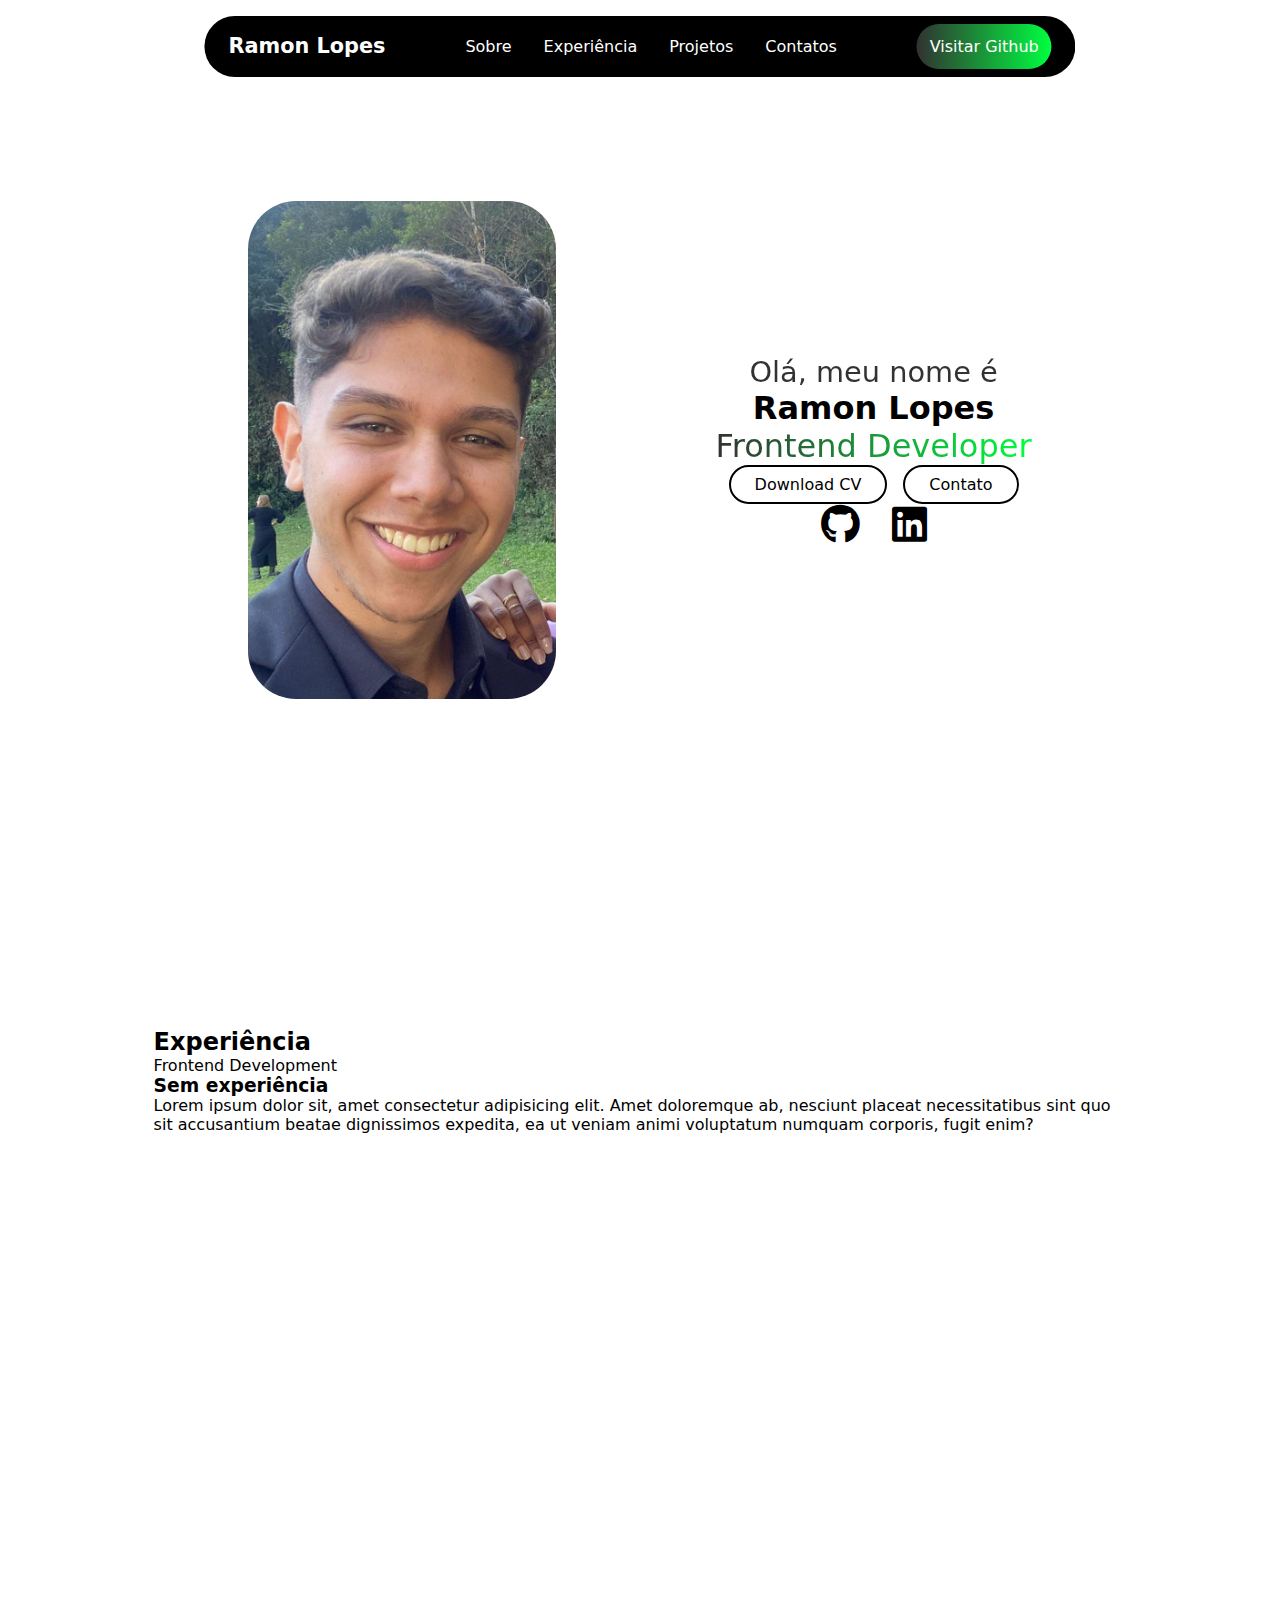
==== index.html @ 6cb01a9c "projetoport" ====
<!DOCTYPE html>
<html lang="en">
<head>
    <meta charset="UTF-8">
    <meta name="viewport" content="width=device-width, initial-scale=1.0">
    <style>
        @import url(styles.css);
    </style>
    <link rel="stylesheet" href="https://cdnjs.cloudflare.com/ajax/libs/font-awesome/6.6.0/css/all.min.css">
    <title>Portfolio Website</title>
</head>
<body>


    <header class="header">
        <a href="#" class="logo"><span>Ramon Lopes</span></a>
        <ul class="nav-links">
            <li>
                <a href="#about">Sobre</a>
            </li>
            <li>
                <a href="#experience">Experiência</a>
            </li>
            <li>
                <a href="#projects">Projetos</a>
            </li>
            <li>
                <a href="#contacts">Contatos</a>
            </li>

        </ul>

        <i class="fa-solid fa-bars" id="menu-icon"></i>

        <button class="visit-btn">Visitar Github</button>
    </header>

    <section id="about" class="about">
        <div class="about-container">
            <img src="photo.jpeg" alt="img">
            <div class="info-box">
                <div class="text">
                    <h3>Olá, meu nome é</h3>
                    <h1>Ramon Lopes</h1>
                    <span>Frontend Developer</span>
                </div>

                <div class="btn-group">
                    <div class="btn">Download CV</div>
                    <div class="btn">Contato</div>
                </div>
                <div class="sociais">
                    <i class="fa-brands fa-github"></i>
                    <i class="fa-brands fa-linkedin"></i>
                </div>
            </div>
        </div>
    </section>

    <section id="experience" class="experience">
        <h2 class="section-title">Experiência</h2>
        <div class="experiencie-info">

            <div class="grid">
                <div class="grid-card">
                    <span>Frontend Development</span>
                    <h3>Sem experiência</h3>
                    <p>Lorem ipsum dolor sit, amet consectetur adipisicing elit. Amet doloremque ab, nesciunt placeat necessitatibus sint quo sit accusantium beatae dignissimos expedita, ea ut veniam animi voluptatum numquam corporis, fugit enim?</p>
                </div>
                
            </div>
        </div>
    </section>
    

    <script src="script.js"></script>
</body>
</html>
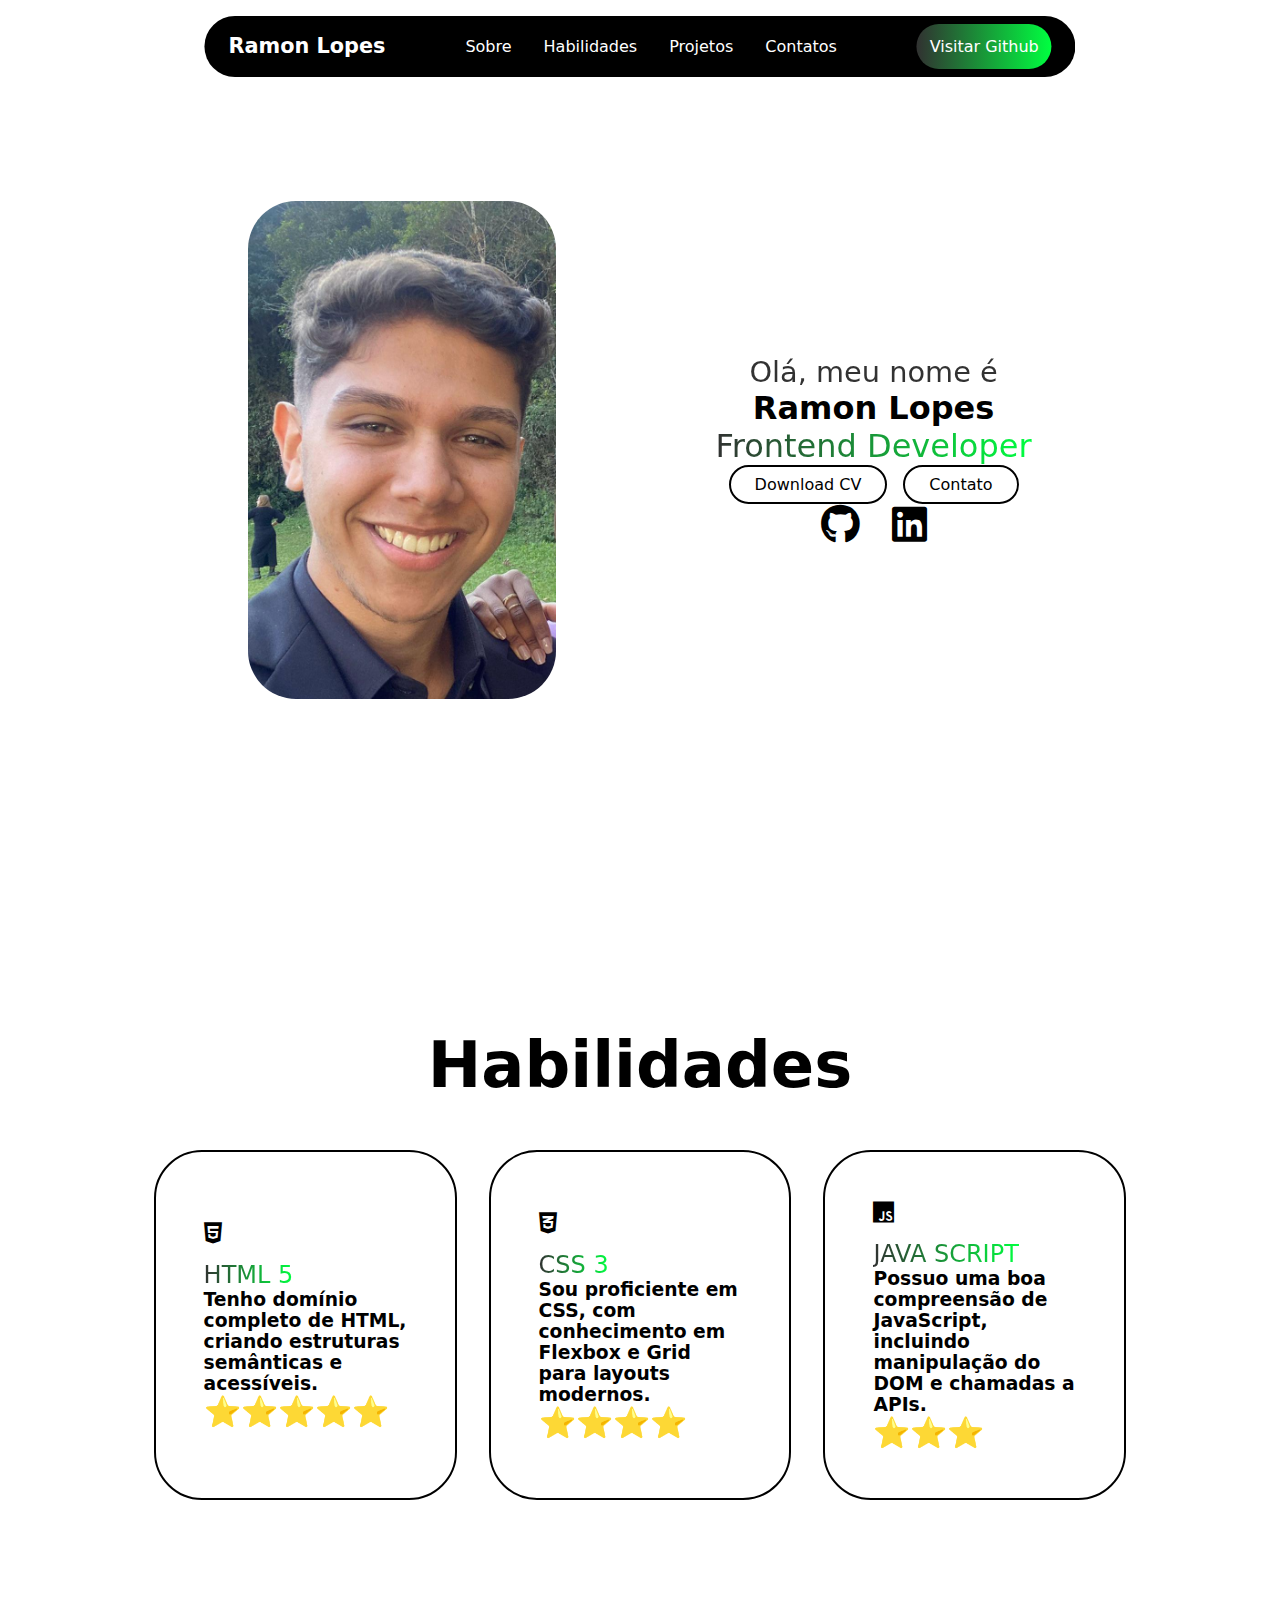
==== commit ca99ac7d: "att" ====
--- a/index.html
+++ b/index.html
@@ -19,7 +19,7 @@
                 <a href="#about">Sobre</a>
             </li>
             <li>
-                <a href="#experience">Experiência</a>
+                <a href="#experience">Habilidades</a>
             </li>
             <li>
                 <a href="#projects">Projetos</a>
@@ -58,15 +58,31 @@
     </section>
 
     <section id="experience" class="experience">
-        <h2 class="section-title">Experiência</h2>
+        <h2 class="section-title">Habilidades</h2>
         <div class="experiencie-info">
 
             <div class="grid">
                 <div class="grid-card">
-                    <span>Frontend Development</span>
-                    <h3>Sem experiência</h3>
-                    <p>Lorem ipsum dolor sit, amet consectetur adipisicing elit. Amet doloremque ab, nesciunt placeat necessitatibus sint quo sit accusantium beatae dignissimos expedita, ea ut veniam animi voluptatum numquam corporis, fugit enim?</p>
+                    <i class="fa-brands fa-html5"></i>
+                    <span>HTML 5</span>
+                    <h3>Tenho domínio completo de HTML, criando estruturas semânticas e acessíveis.</h3>
+                    <p>⭐️⭐️⭐️⭐️⭐️</p>
                 </div>
+
+                <div class="grid-card">
+                    <i class="fa-brands fa-css3-alt"></i>
+                    <span>CSS 3</span>
+                    <h3>Sou proficiente em CSS, com conhecimento em Flexbox e Grid para layouts modernos.</h3>
+                    <p>⭐️⭐️⭐️⭐️</p>
+                </div>
+
+                <div class="grid-card">
+                    <i class="fa-brands fa-js"></i>
+                    <span>JAVA SCRIPT</span>
+                    <h3>Possuo uma boa compreensão de JavaScript, incluindo manipulação do DOM e chamadas a APIs.</h3>
+                    <p>⭐️⭐️⭐️</p>
+                </div>                
+                
                 
             </div>
         </div>
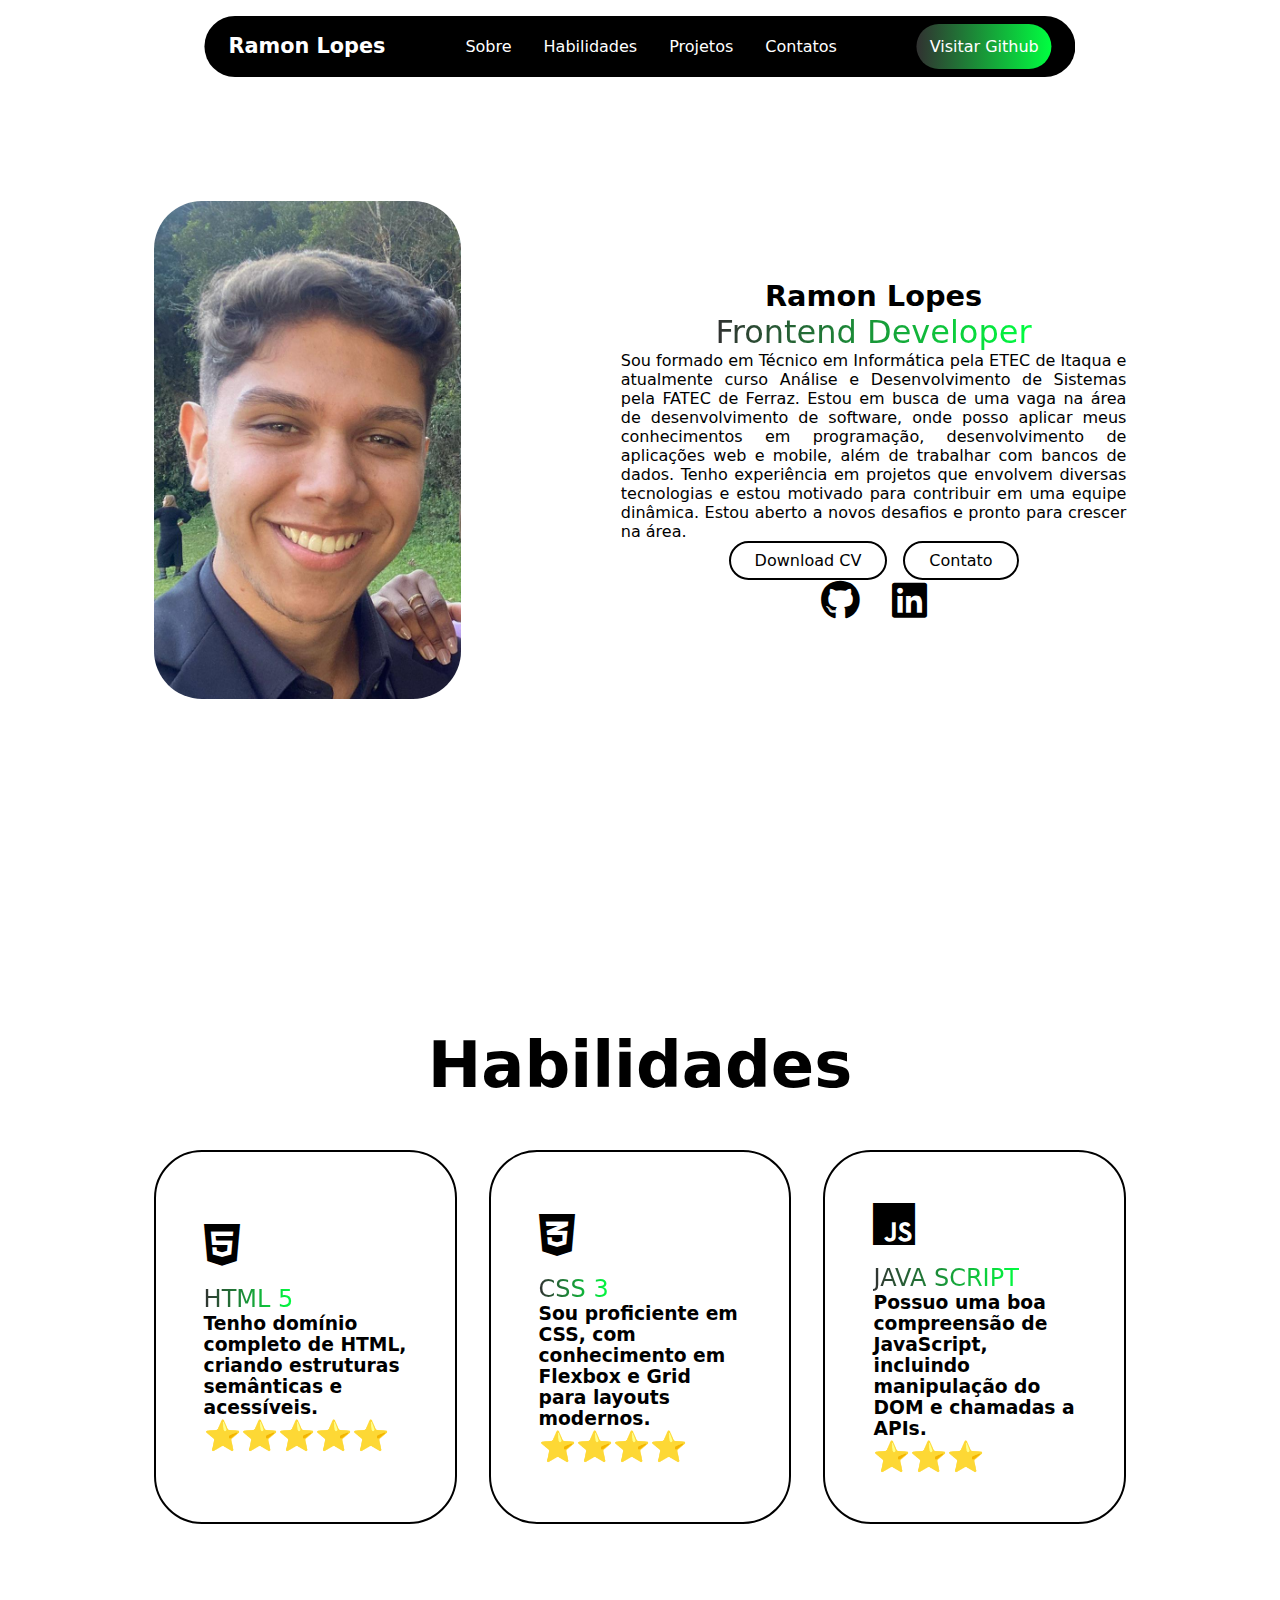
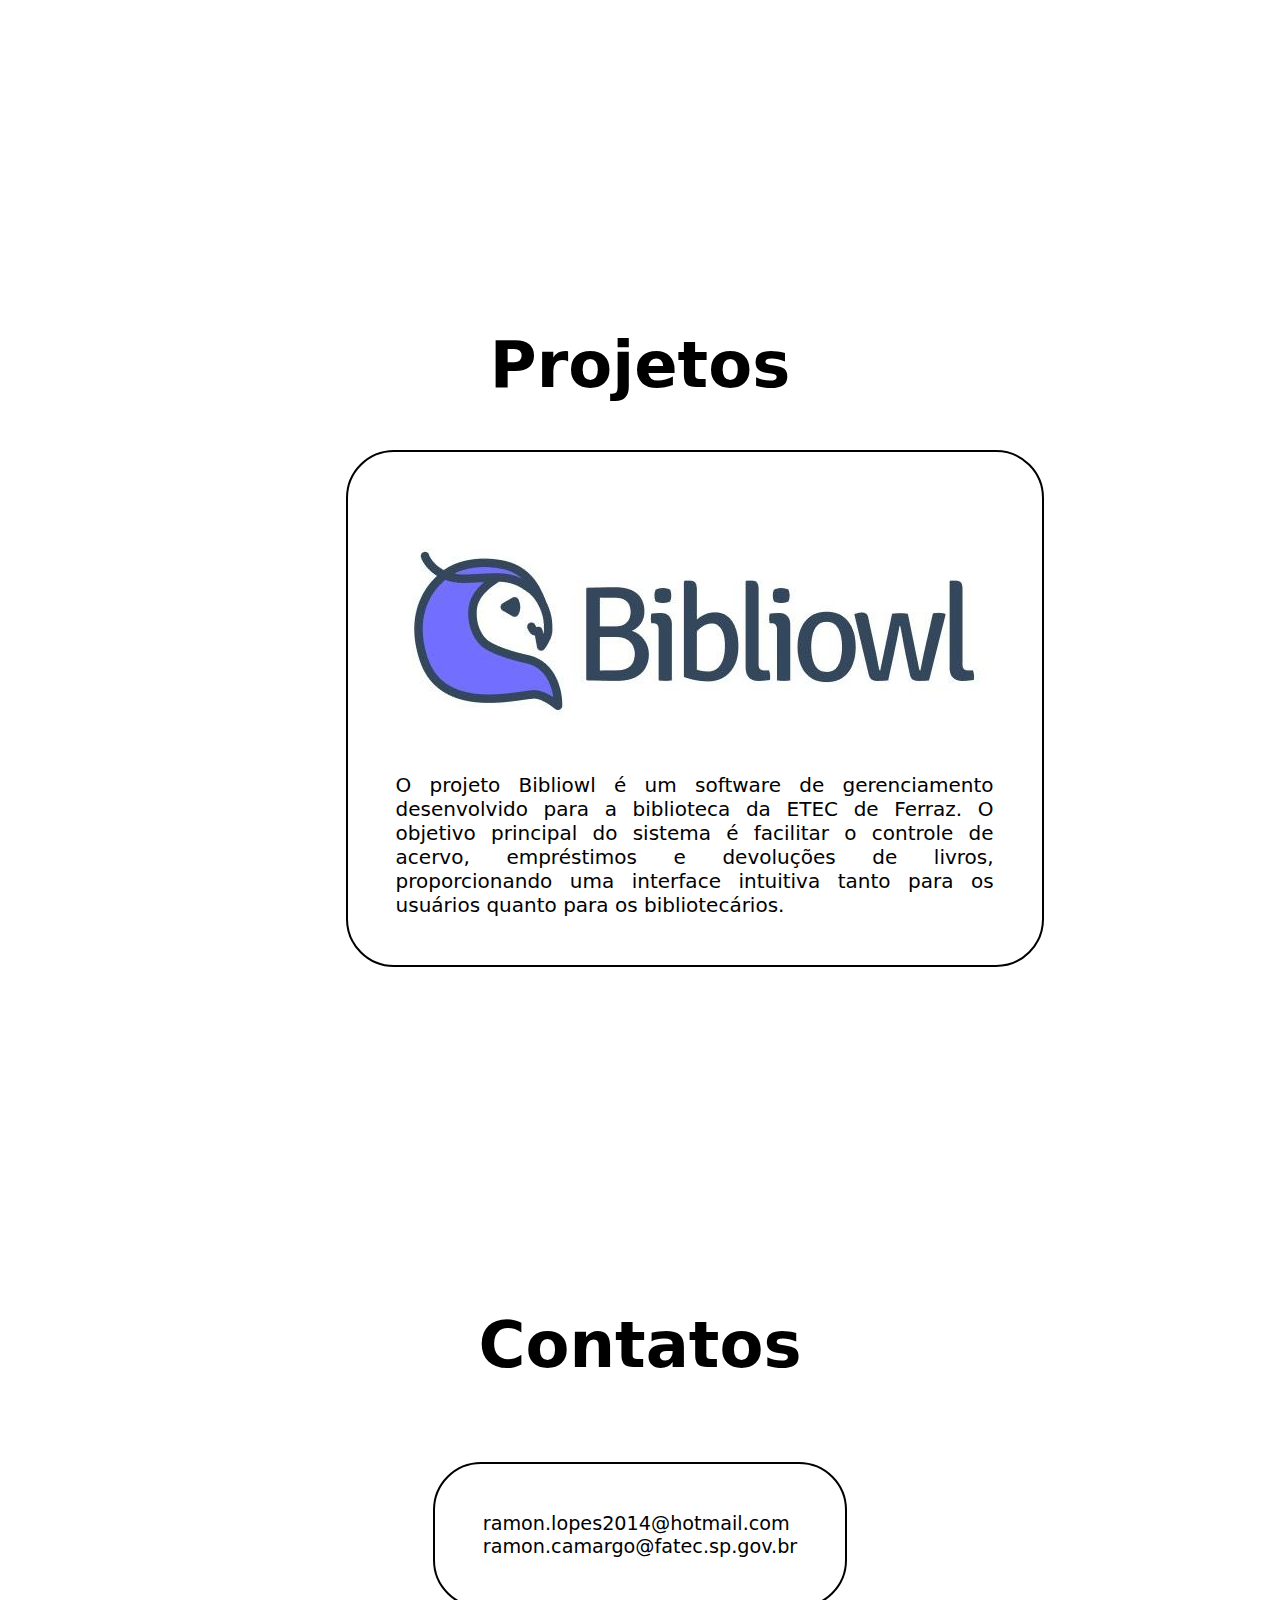
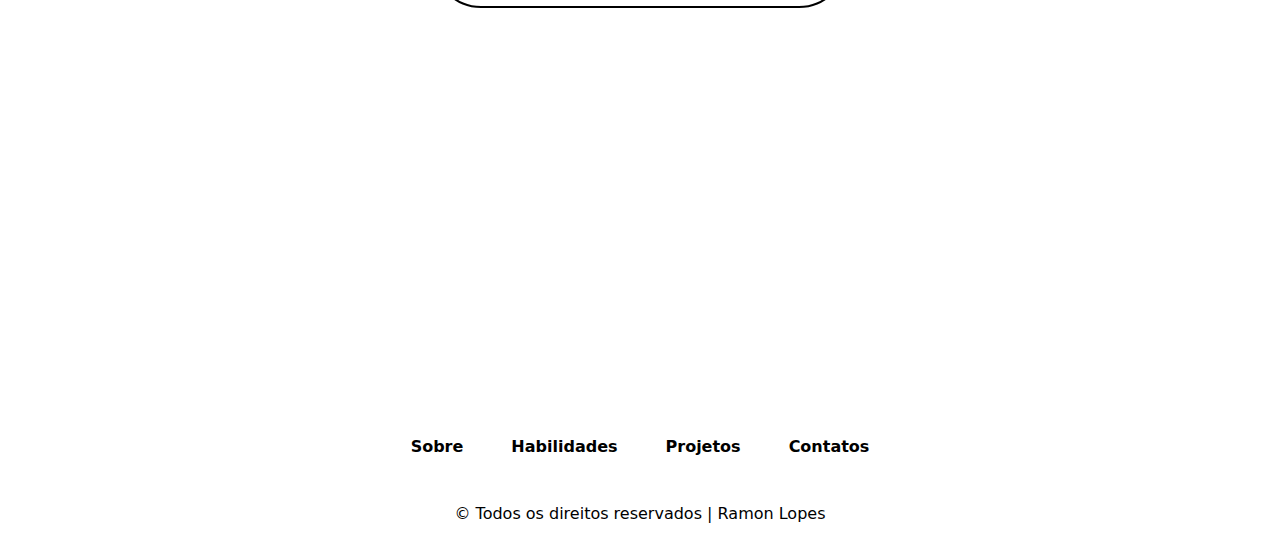
==== commit 6ad80cff: "att" ====
--- a/index.html
+++ b/index.html
@@ -25,7 +25,7 @@
                 <a href="#projects">Projetos</a>
             </li>
             <li>
-                <a href="#contacts">Contatos</a>
+                <a href="#contact">Contatos</a>
             </li>
 
         </ul>
@@ -40,9 +40,9 @@
             <img src="photo.jpeg" alt="img">
             <div class="info-box">
                 <div class="text">
-                    <h3>Olá, meu nome é</h3>
                     <h1>Ramon Lopes</h1>
                     <span>Frontend Developer</span>
+                    <p>Sou formado em Técnico em Informática pela ETEC de Itaqua e atualmente curso Análise e Desenvolvimento de Sistemas pela FATEC de Ferraz. Estou em busca de uma vaga na área de desenvolvimento de software, onde posso aplicar meus conhecimentos em programação, desenvolvimento de aplicações web e mobile, além de trabalhar com bancos de dados. Tenho experiência em projetos que envolvem diversas tecnologias e estou motivado para contribuir em uma equipe dinâmica. Estou aberto a novos desafios e pronto para crescer na área.</p>
                 </div>
 
                 <div class="btn-group">
@@ -87,7 +87,46 @@
             </div>
         </div>
     </section>
-    
+
+    <section class="projects" id="projects">
+        <h2 class="section-title">Projetos</h2>
+        <div class="experiencie-info">
+
+            <div class="grid">
+                <div class="grid-card">
+                    <img src="bibliowl.jpeg" alt="">
+                    <p>O projeto Bibliowl é um software de gerenciamento desenvolvido para a biblioteca da ETEC de Ferraz. O objetivo principal do sistema é facilitar o controle de acervo, empréstimos e devoluções de livros, proporcionando uma interface intuitiva tanto para os usuários quanto para os bibliotecários.</p>
+                </div>
+    </section>
+
+    <section class="contact" id="contact">
+        <div class="input-box">
+            <h2 class="section-title">Contatos</h2>
+            <div class="input">
+                <p>ramon.lopes2014@hotmail.com</p>
+                <p>ramon.camargo@fatec.sp.gov.br</p>
+            </div>
+
+        </div>
+    </section>
+
+    <footer>
+        <ul>
+            <li>
+                <a href="#about">Sobre</a>
+            </li>
+            <li>
+                <a href="#experience">Habilidades</a>
+            </li>
+            <li>
+                <a href="#projects">Projetos</a>
+            </li>
+            <li>
+                <a href="#contact">Contatos</a>
+            </li>
+        </ul>
+        <p class="copyright">© Todos os direitos reservados | Ramon Lopes</p>
+    </footer>
 
     <script src="script.js"></script>
 </body>
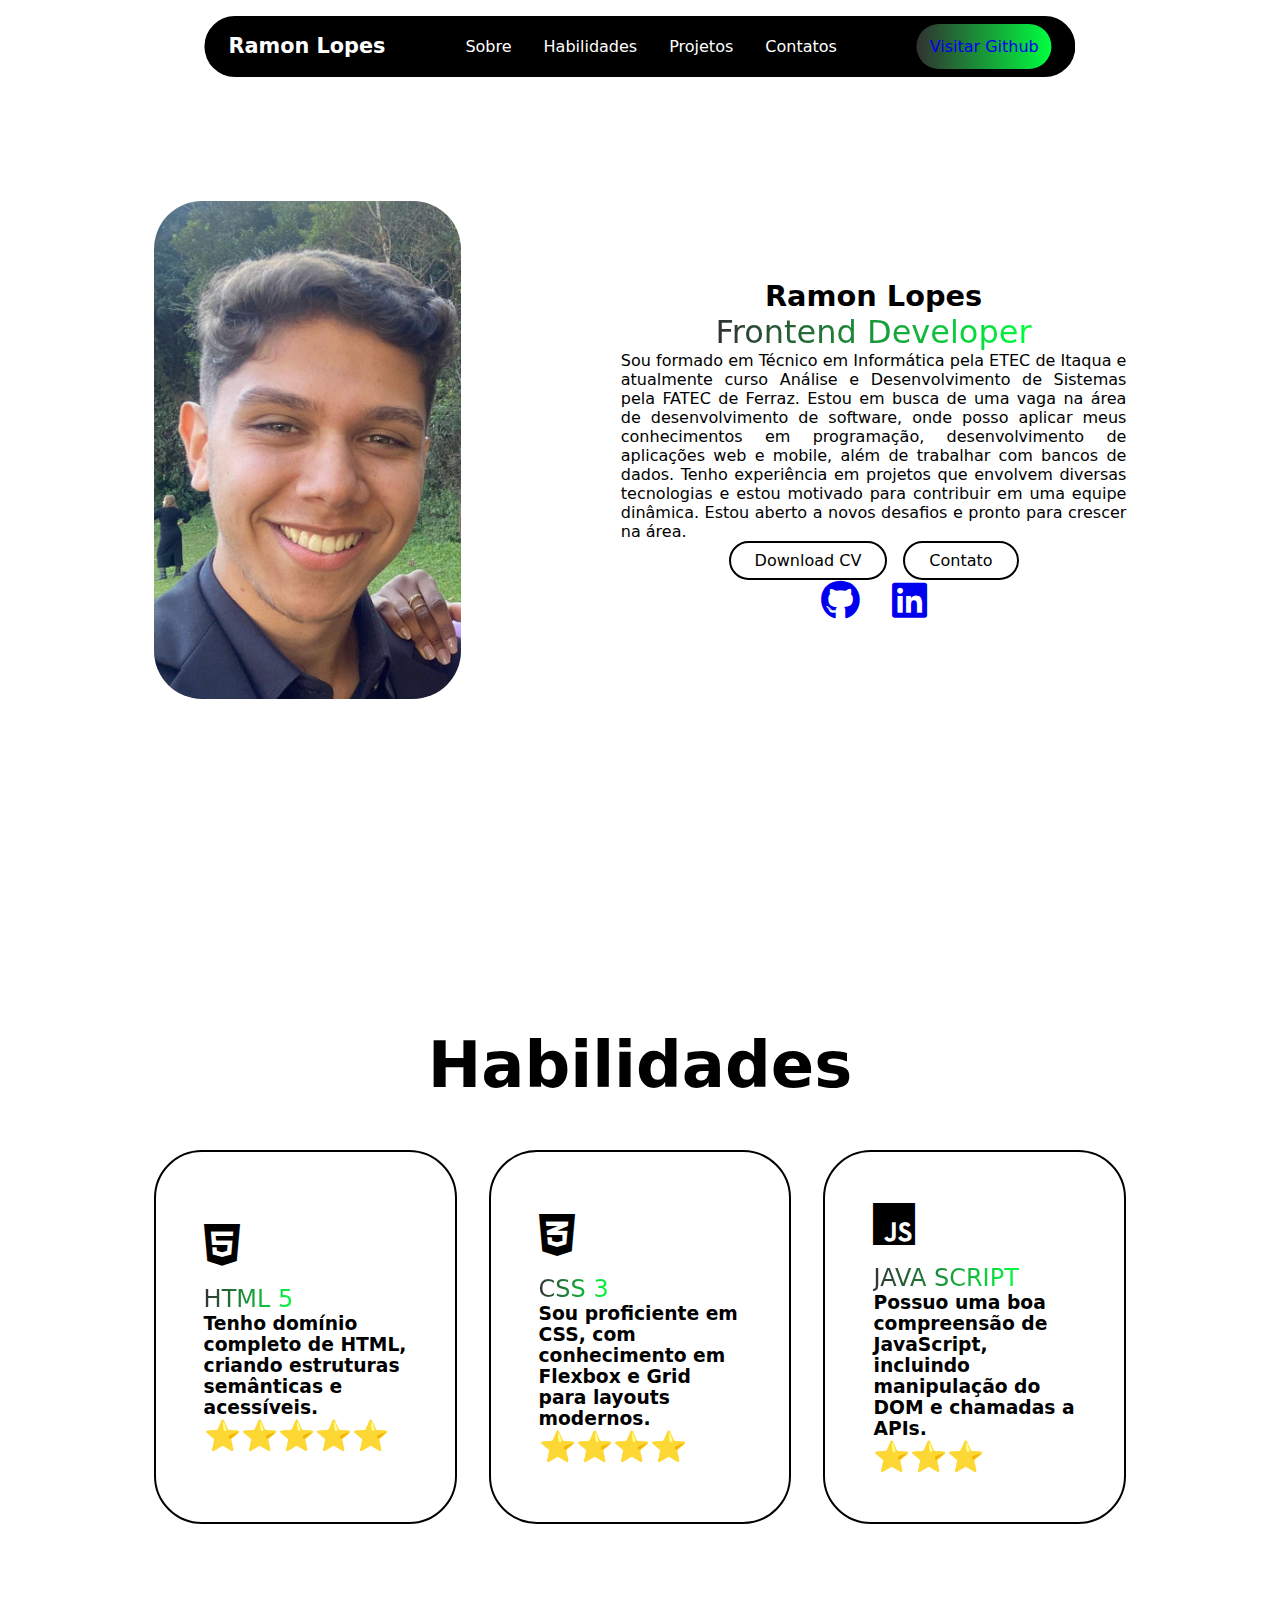
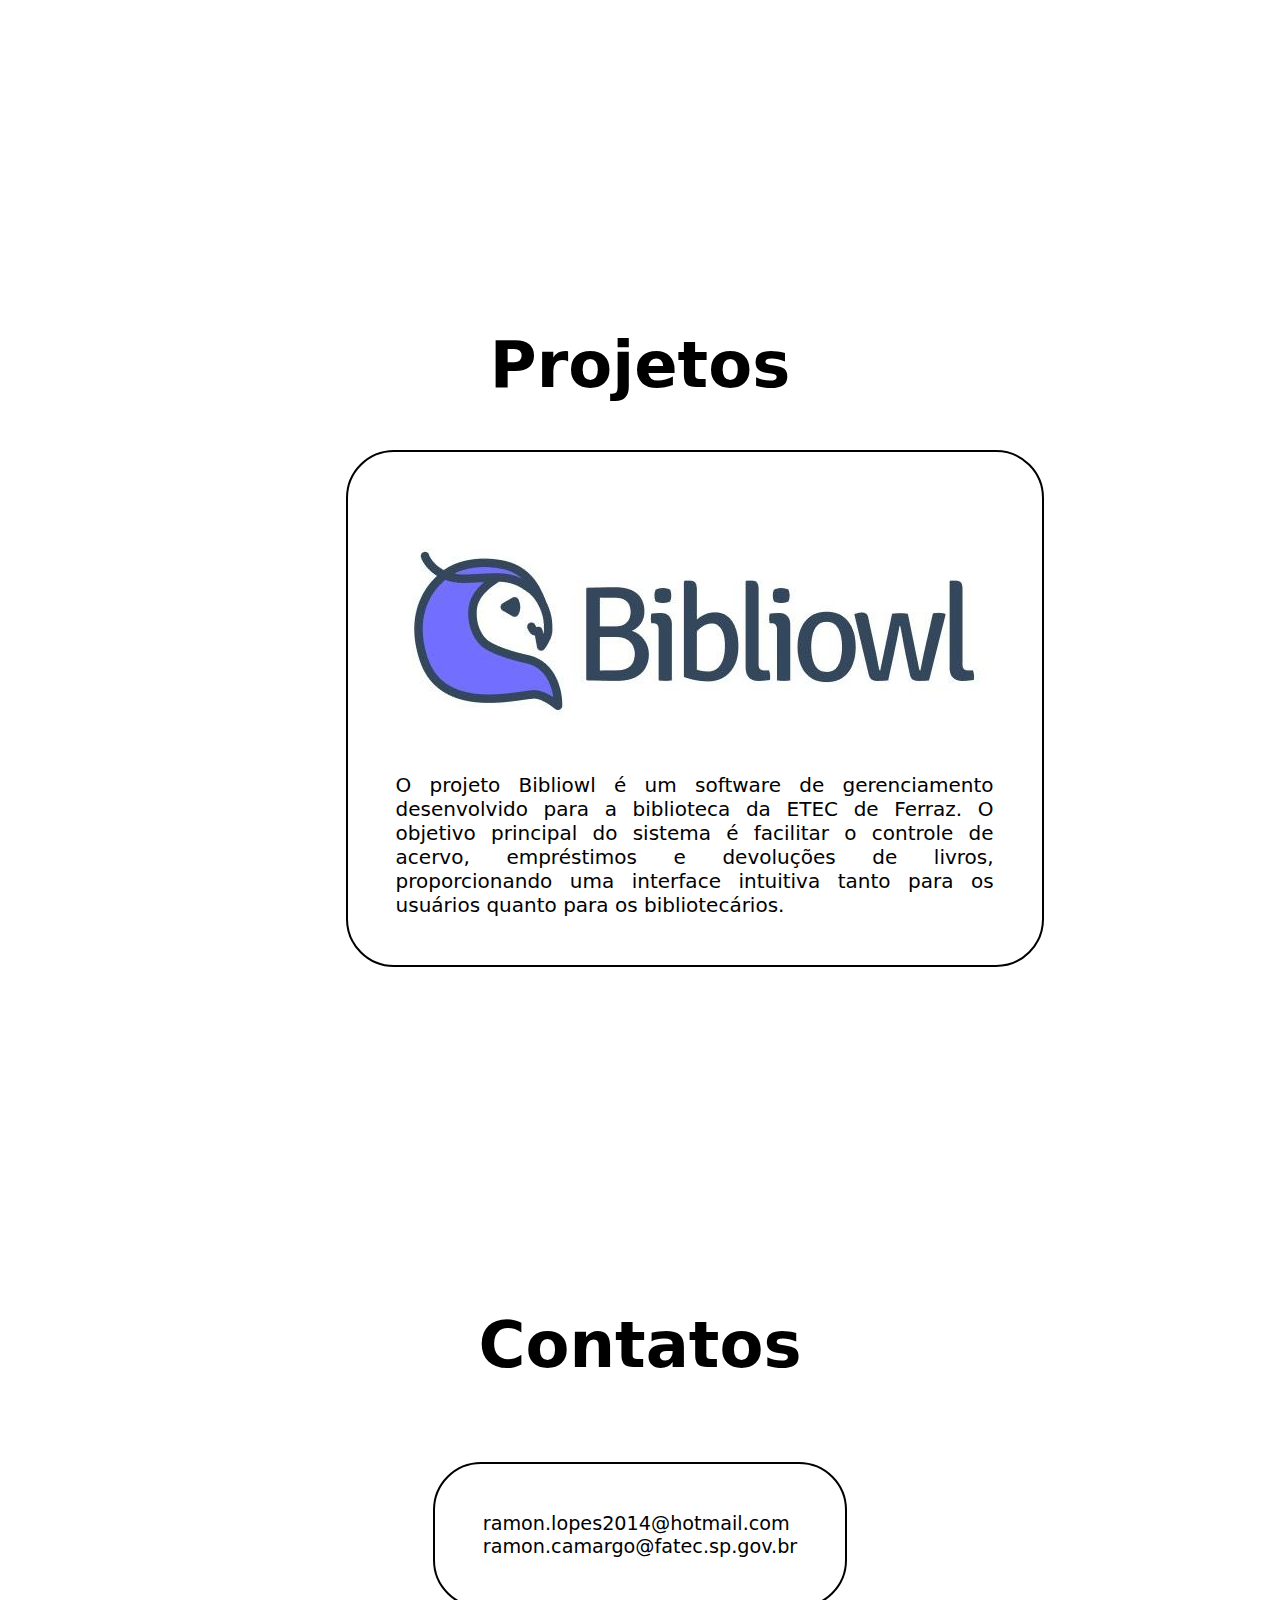
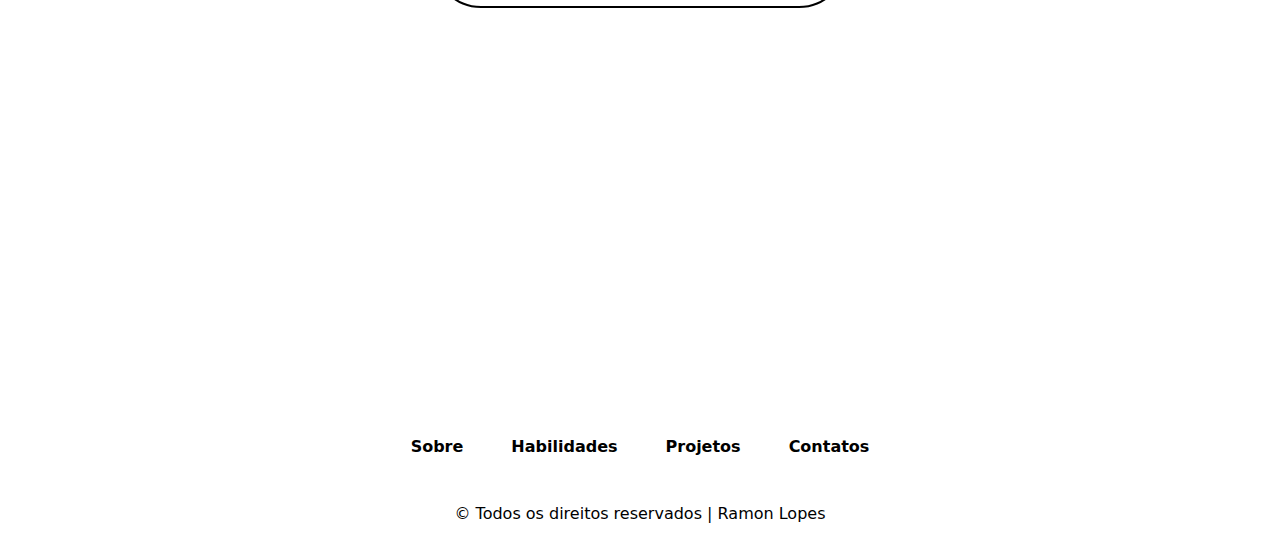
==== commit 0e6af637: "att" ====
--- a/index.html
+++ b/index.html
@@ -32,7 +32,9 @@
 
         <i class="fa-solid fa-bars" id="menu-icon"></i>
 
-        <button class="visit-btn">Visitar Github</button>
+        <button class="visit-btn">
+            <a href="https://github.com/ramonlopes23">Visitar Github</a>
+        </button>
     </header>
 
     <section id="about" class="about">
@@ -50,8 +52,8 @@
                     <div class="btn">Contato</div>
                 </div>
                 <div class="sociais">
-                    <i class="fa-brands fa-github"></i>
-                    <i class="fa-brands fa-linkedin"></i>
+                    <a href="https://github.com/ramonlopes23"><i class="fa-brands fa-github"></i></a>                    
+                    <a href="https://www.linkedin.com/in/ramon-lopes-164b161b0/"><i class="fa-brands fa-linkedin"></i></a>
                 </div>
             </div>
         </div>
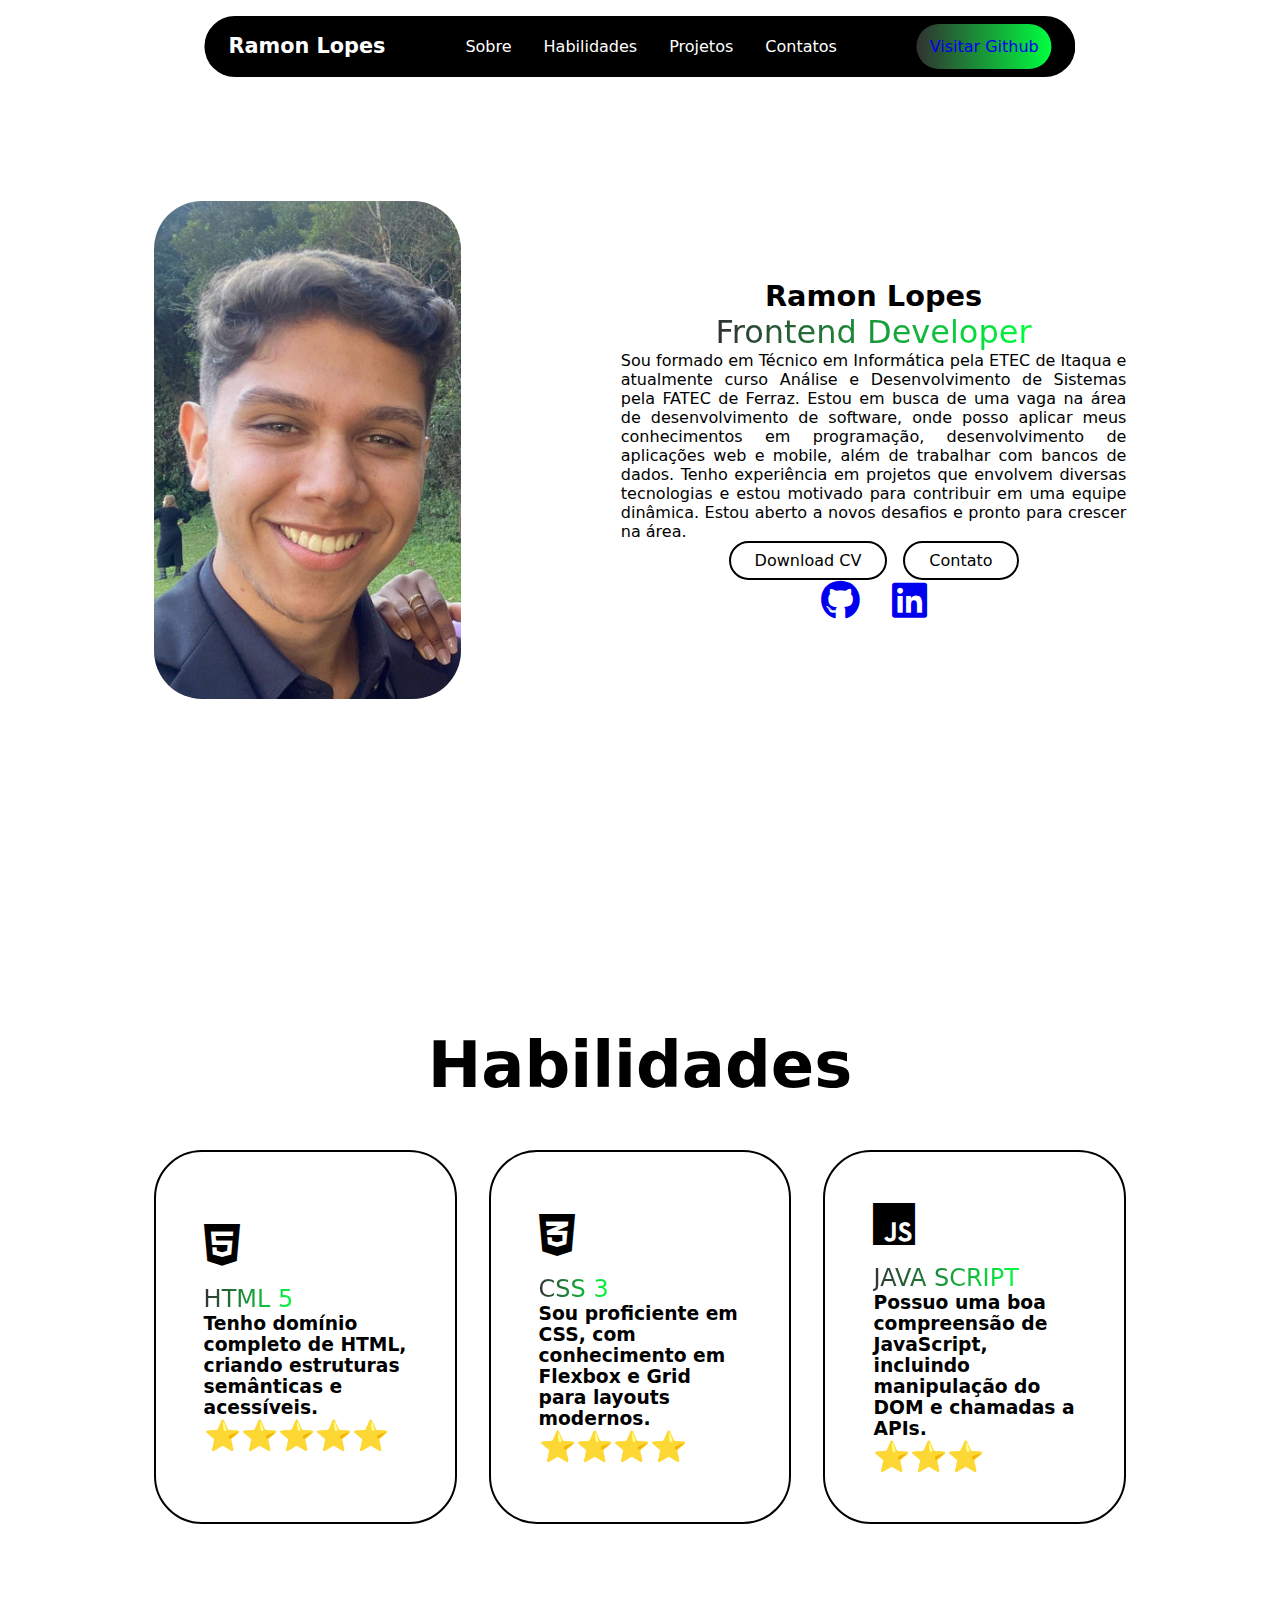
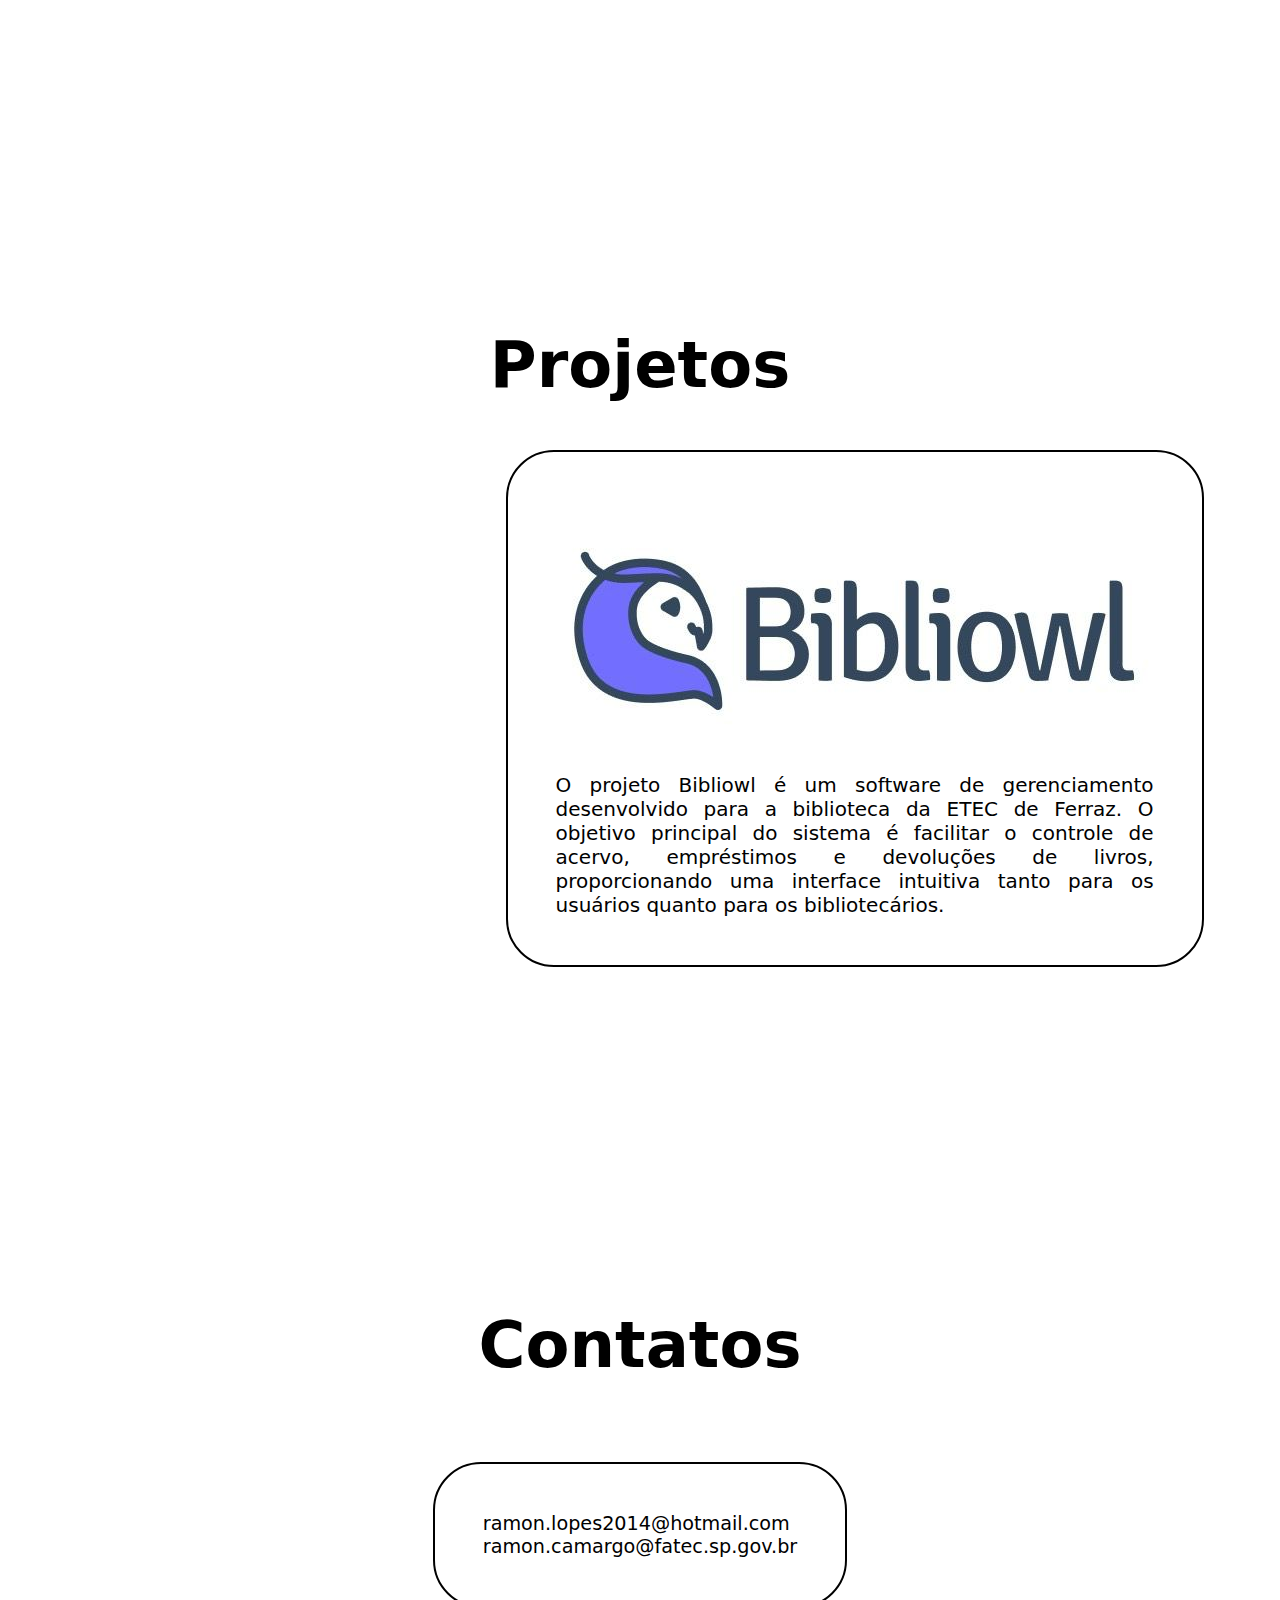
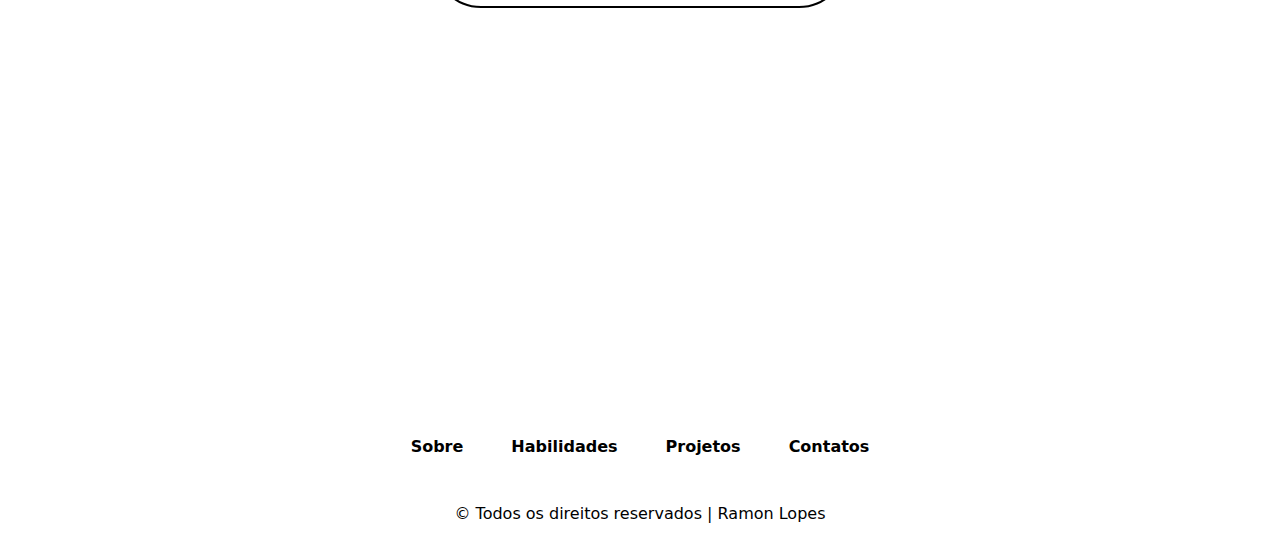
==== commit 00628b47: "correção de pasta html" ====
--- a/index.html
+++ b/index.html
@@ -4,7 +4,7 @@
     <meta charset="UTF-8">
     <meta name="viewport" content="width=device-width, initial-scale=1.0">
     <style>
-        @import url(styles.css);
+        @import url(css/styles.css);
     </style>
     <link rel="stylesheet" href="https://cdnjs.cloudflare.com/ajax/libs/font-awesome/6.6.0/css/all.min.css">
     <title>Portfolio Website</title>
@@ -39,7 +39,7 @@
 
     <section id="about" class="about">
         <div class="about-container">
-            <img src="photo.jpeg" alt="img">
+            <img src="assets/photo.jpeg" alt="img">
             <div class="info-box">
                 <div class="text">
                     <h1>Ramon Lopes</h1>
@@ -96,7 +96,7 @@
 
             <div class="grid">
                 <div class="grid-card">
-                    <img src="bibliowl.jpeg" alt="">
+                    <img src="assets/bibliowl.jpeg" alt="">
                     <p>O projeto Bibliowl é um software de gerenciamento desenvolvido para a biblioteca da ETEC de Ferraz. O objetivo principal do sistema é facilitar o controle de acervo, empréstimos e devoluções de livros, proporcionando uma interface intuitiva tanto para os usuários quanto para os bibliotecários.</p>
                 </div>
     </section>
